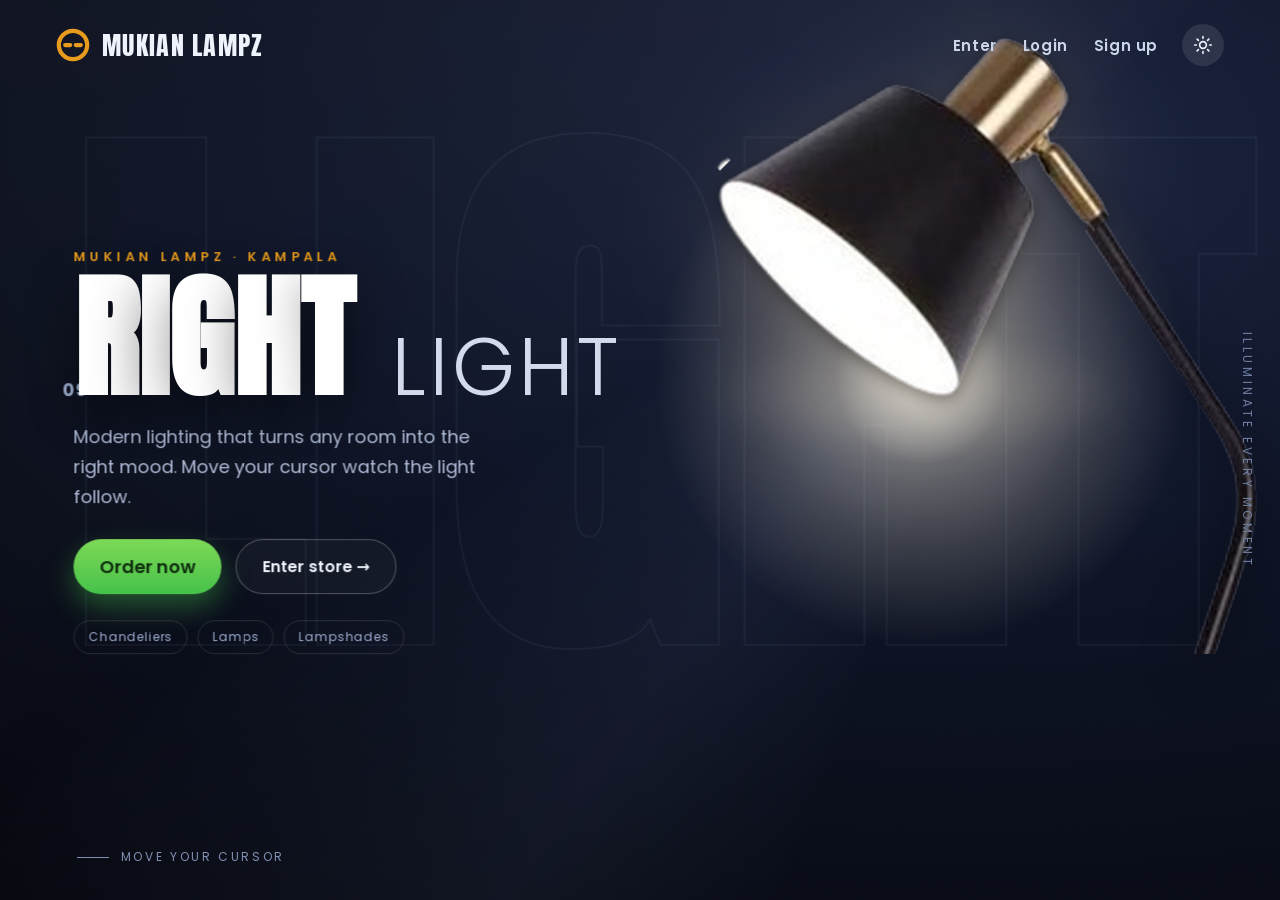
==== index.html @ 9b685cbe "MK-003--07/06/2026" ====
<!DOCTYPE html>
<html lang="en" data-theme="dark">
<head>
<meta charset="UTF-8">
<meta name="viewport" content="width=device-width, initial-scale=1.0, viewport-fit=cover">
<title>Mukian Lampz Find the right light</title>
<link rel="preconnect" href="https://fonts.googleapis.com">
<link rel="preconnect" href="https://fonts.gstatic.com" crossorigin>
<link href="https://fonts.googleapis.com/css2?family=Anton&family=Poppins:wght@300;400;500;600;700;800&display=swap" rel="stylesheet">
<link rel="stylesheet" href="styles.css">
<link rel="icon" href="data:image/svg+xml,<svg xmlns='http://www.w3.org/2000/svg' viewBox='0 0 48 48'><circle cx='24' cy='24' r='20' fill='none' stroke='%23e89b1c' stroke-width='5'/><line x1='13' y1='24' x2='20' y2='24' stroke='%23e89b1c' stroke-width='5' stroke-linecap='round'/><line x1='28' y1='24' x2='35' y2='24' stroke='%23e89b1c' stroke-width='5' stroke-linecap='round'/></svg>">
</head>
<body data-page="landing">

  <main class="stage" id="stage">
    <div class="stage__rays"></div>
    <div class="stage__grain"></div>
    <h2 class="ghost" id="ghost" aria-hidden="true">LIGHT</h2>
    <div class="spot" id="spot"></div>
    <div class="pool" id="pool"></div>

    <nav class="lnav">
      <a class="lnav__brand" href="index.html" aria-label="Mukian Lampz">
        <svg class="logo-mark" viewBox="0 0 48 48"><circle cx="24" cy="24" r="20"/><line x1="13" y1="24" x2="20" y2="24"/><line x1="28" y1="24" x2="35" y2="24"/></svg>
        MUKIAN LAMPZ
      </a>
      <div class="lnav__right">
        <a class="lnav__link" href="home.html">Enter</a>
        <a class="lnav__link" href="home.html">Login</a>
        <a class="lnav__link" href="home.html">Sign up</a>
        <button class="icon-btn theme-toggle" aria-label="Toggle theme">
          <svg class="sun" viewBox="0 0 24 24" fill="none" stroke="currentColor" stroke-width="2"><circle cx="12" cy="12" r="4"/><path d="M12 2v2M12 20v2M2 12h2M20 12h2M5 5l1.5 1.5M17.5 17.5L19 19M19 5l-1.5 1.5M6.5 17.5L5 19" stroke-linecap="round"/></svg>
          <svg class="moon" viewBox="0 0 24 24" fill="currentColor"><path d="M21 12.8A9 9 0 1111.2 3a7 7 0 109.8 9.8z"/></svg>
        </button>
      </div>
    </nav>

    <div class="hero" id="hero">
      <div class="hero__eyebrow reveal">MUKIAN LAMPZ · KAMPALA</div>
      <h1 class="hero__title">
        <span class="hero__idx">09</span>
        <span class="split">RIGHT</span>
        <span class="w-light split">LIGHT</span>
      </h1>
      <p class="hero__sub reveal" data-d="1">Modern lighting that turns any room into the right mood. Move your cursor watch the light follow.</p>
      <div class="hero__cta reveal" data-d="2">
        <a class="btn btn--green" href="shop.html">Order now</a>
        <a class="btn btn--ghost" href="home.html">Enter store →</a>
      </div>
      <div class="hero__chips reveal" data-d="3">
        <span>Chandeliers</span><span>Lamps</span><span>Lampshades</span>
      </div>
    </div>

    <div class="lamp-stage" id="lampStage">
      <div class="lamp">
        <div class="lamp__beam" id="beam"></div>
        <img class="lamp__layer lamp__stem" src="assets/hero/lamp_stem.png" alt="">
        <img class="lamp__layer lamp__head" id="lampHead" src="assets/hero/lamp_head.png" alt="Modern desk lamp">
        <div class="lamp__glow"></div>
      </div>
    </div>

    <div class="cue reveal" data-d="3">move your cursor</div>
    <div class="vlabel">Illuminate every moment</div>
  </main>

  <script src="app.js"></script>
</body>
</html>
---- styles.css ----
/* ============================================================
   MUKIAN LAMPZ — global stylesheet
   Sections: tokens · base · nav · buttons · landing · home
   · footer · shop · cart · modal · toast · contact · responsive
   ============================================================ */

/* ---------- tokens ---------- */
:root{
  --font-impact:'Anton', 'Arial Narrow', sans-serif;
  --font-head:'Poppins', system-ui, sans-serif;
  --font-body:'Poppins', system-ui, sans-serif;

  /* fixed accents */
  --gold:#e89b1c;  --amber:#f3a72b;  --amber-soft:#fbe3a6;
  --navy:#15294f;  --navy-deep:#0f1f3d;
  --green:#3fbf46; --green-deep:#1f7d27;
  --blue:#1f6bff;  --red:#e23b3b;
  --yellow:#f8d977; --cream:#fdf6e6;

  --r-lg:26px; --r-md:18px; --r-sm:12px;
  --ease:cubic-bezier(.22,.61,.36,1);
  --shadow:0 18px 50px rgba(8,12,28,.20);
  --shadow-soft:0 8px 26px rgba(8,12,28,.12);
}

/* light theme (default) */
:root,[data-theme="light"]{
  --bg:#ffffff;
  --ink:#15223e;
  --ink-soft:#5b6a86;
  --surface:#ffffff;
  --card:#ffffff;
  --line:rgba(20,30,55,.14);
  --nav-bg:rgba(196,201,210,.5);
  --nav-blur:14px;
  --modal:#5d6b80;
  --field:#ffffff;
}
/* dark theme — flips bg dark, ink light */
[data-theme="dark"]{
  --bg:#0b0f1e;
  --ink:#eaf0ff;
  --ink-soft:#a7b2d6;
  --surface:#0d1124;
  --card:#161c33;
  --line:rgba(255,255,255,.14);
  --nav-bg:rgba(16,22,42,.55);
  --nav-blur:16px;
  --modal:#212a40;
  --field:#141a30;
}

*{margin:0;padding:0;box-sizing:border-box}
html{scroll-behavior:smooth}
body{
  font-family:var(--font-body);
  color:var(--ink);
  background:var(--bg);
  -webkit-font-smoothing:antialiased;
  text-rendering:optimizeLegibility;
  transition:background .5s var(--ease), color .5s var(--ease);
}
img{display:block;max-width:100%}
a{color:inherit;text-decoration:none}
button{font-family:inherit;cursor:pointer;border:none;background:none;color:inherit}
::selection{background:var(--gold);color:#fff}

.sr-only{position:absolute;width:1px;height:1px;overflow:hidden;clip:rect(0 0 0 0)}

/* ============================================================
   NAV
   ============================================================ */
.nav{
  position:fixed; top:0; left:0; right:0; z-index:60;
  display:flex; align-items:center; gap:18px;
  padding:14px clamp(16px,4vw,40px);
  margin:0 auto;
  background:var(--nav-bg);
  -webkit-backdrop-filter:blur(var(--nav-blur)); backdrop-filter:blur(var(--nav-blur));
  border-bottom-left-radius:var(--r-lg); border-bottom-right-radius:var(--r-lg);
  transition:background .5s var(--ease);
}
.nav__brand{display:flex;align-items:center;gap:12px;font-family:var(--font-impact);
  font-size:clamp(20px,2.4vw,30px);letter-spacing:.04em;color:var(--ink)}
.nav--landing .nav__brand{color:#f3f4f8}
.logo-mark{width:38px;height:38px;flex:0 0 auto}
.logo-mark circle{fill:none;stroke:var(--gold);stroke-width:6}
.logo-mark line{stroke:var(--gold);stroke-width:6;stroke-linecap:round}

.nav__links{display:flex;align-items:center;gap:clamp(10px,3vw,40px);
  margin:0 auto;font-family:var(--font-impact);letter-spacing:.06em;font-size:clamp(16px,1.7vw,21px)}
.nav__links a{position:relative;padding:10px 22px;border-radius:999px;color:var(--ink);
  transition:color .25s var(--ease), background .3s var(--ease)}
.nav--landing .nav__links a, .nav--dark-chrome .nav__links a{color:#eef1f6}
.nav__links a::after{content:"";position:absolute;left:22px;right:22px;bottom:6px;height:2px;
  background:var(--gold);transform:scaleX(0);transform-origin:left;transition:transform .3s var(--ease)}
.nav__links a:hover::after{transform:scaleX(1)}
.nav__links a.is-active{background:linear-gradient(180deg,var(--amber),var(--gold));color:#1c1405;
  box-shadow:0 6px 18px rgba(232,155,28,.45)}
.nav__links a.is-active::after{display:none}
.cart-count{position:absolute;top:-2px;right:2px;min-width:18px;height:18px;padding:0 4px;
  background:#101522;color:#fff;border-radius:999px;font-family:var(--font-body);font-weight:700;
  font-size:11px;display:grid;place-items:center;line-height:1}

.nav__right{display:flex;align-items:center;gap:14px;margin-left:auto}
.nav--inner .nav__right{margin-left:0}
.nav__cta{font-family:var(--font-impact);letter-spacing:.05em;font-size:clamp(15px,1.6vw,20px);
  padding:8px 14px;border-radius:999px;color:#eef1f6;transition:color .25s,transform .25s}
.nav__cta:hover{color:var(--gold);transform:translateY(-1px)}

.icon-btn{width:42px;height:42px;border-radius:50%;display:grid;place-items:center;
  background:rgba(255,255,255,.12);color:var(--ink);transition:transform .3s var(--ease),background .3s}
.nav--landing .icon-btn,.nav--dark-chrome .icon-btn{color:#eef1f6}
.icon-btn:hover{transform:translateY(-2px) rotate(8deg);background:rgba(255,255,255,.22)}
.icon-btn svg{width:20px;height:20px}
.theme-toggle .moon{display:none}
[data-theme="dark"] .theme-toggle .sun{display:none}
[data-theme="dark"] .theme-toggle .moon{display:block}

.cart-link{position:relative}

/* hamburger + drawer */
.hamburger{display:none;width:42px;height:42px;border-radius:12px;
  background:rgba(255,255,255,.14);position:relative}
.nav--landing .hamburger span,.nav--dark-chrome .hamburger span{background:#eef1f6}
.hamburger span{position:absolute;left:11px;right:11px;height:2.4px;background:var(--ink);border-radius:2px;
  transition:transform .35s var(--ease),opacity .2s}
.hamburger span:nth-child(1){top:14px}
.hamburger span:nth-child(2){top:20px}
.hamburger span:nth-child(3){top:26px}
.hamburger.is-open span:nth-child(1){transform:translateY(6px) rotate(45deg)}
.hamburger.is-open span:nth-child(2){opacity:0}
.hamburger.is-open span:nth-child(3){transform:translateY(-6px) rotate(-45deg)}

.drawer{position:fixed;inset:0;z-index:55;display:flex;flex-direction:column;
  align-items:center;justify-content:center;gap:8px;
  background:color-mix(in srgb,var(--bg) 92%,transparent);
  -webkit-backdrop-filter:blur(18px);backdrop-filter:blur(18px);
  opacity:0;visibility:hidden;transform:translateY(-12px);transition:.4s var(--ease)}
.drawer.is-open{opacity:1;visibility:visible;transform:translateY(0)}
.drawer a{font-family:var(--font-impact);font-size:34px;letter-spacing:.06em;color:var(--ink);
  padding:14px 30px;border-radius:14px;opacity:0;transform:translateY(18px)}
.drawer.is-open a{animation:drawerIn .5s var(--ease) forwards}
.drawer.is-open a:nth-child(2){animation-delay:.06s}
.drawer.is-open a:nth-child(3){animation-delay:.12s}
.drawer.is-open a:nth-child(4){animation-delay:.18s}
.drawer a.is-active{background:linear-gradient(180deg,var(--amber),var(--gold));color:#1c1405}
@keyframes drawerIn{to{opacity:1;transform:translateY(0)}}

/* ============================================================
   BUTTONS
   ============================================================ */
.btn{display:inline-flex;align-items:center;gap:10px;font-weight:600;
  padding:14px 26px;border-radius:999px;transition:transform .25s var(--ease),box-shadow .25s,filter .25s}
.btn:hover{transform:translateY(-3px)}
.btn:active{transform:translateY(-1px) scale(.98)}
.btn--green{background:linear-gradient(180deg,#7ed957,#46c24a);color:#10300f;
  box-shadow:0 12px 28px rgba(70,194,74,.4);font-size:18px}
.btn--green:hover{box-shadow:0 16px 34px rgba(70,194,74,.55)}
.btn--gold{background:linear-gradient(180deg,var(--amber),var(--gold));color:#231603;font-weight:700;
  box-shadow:0 12px 28px rgba(232,155,28,.4)}

/* ============================================================
   LANDING  (index.html)
   ============================================================ */
.landing{position:relative;min-height:100svh;overflow:hidden;
  background:radial-gradient(120% 120% at 80% 10%,#1d2740 0%,#10131f 55%,#0a0c14 100%)}
.landing__slash{position:absolute;inset:0;overflow:hidden;pointer-events:none}
.landing__slash::before{content:"";position:absolute;top:-20%;left:38%;width:60%;height:160%;
  background:linear-gradient(180deg,rgba(120,140,180,.16),rgba(120,140,180,.05));
  transform:skewX(-18deg);border-radius:40px}

/* cursor spotlight */
.spotlight{position:absolute;inset:0;pointer-events:none;z-index:2;
  background:radial-gradient(220px 220px at var(--mx,70%) var(--my,40%),
    rgba(255,240,205,.20),rgba(255,240,205,.07) 40%,transparent 70%);
  transition:background .08s linear}

.landing__inner{position:relative;z-index:3;min-height:100svh;display:grid;
  grid-template-columns:1.05fr .95fr;align-items:center;
  padding:120px clamp(20px,5vw,70px) 60px}
.hero-copy{position:relative}
.hero-index{font-family:var(--font-body);font-weight:700;color:#cfd6e6;font-size:22px;
  position:absolute;left:6px;top:46%}
.hero-word{font-family:var(--font-impact);line-height:.82;color:#fff;
  font-size:clamp(72px,15vw,200px);letter-spacing:.01em;text-shadow:0 10px 40px rgba(0,0,0,.4)}
.hero-word--out{display:block;margin-left:clamp(60px,9vw,150px);color:#e7ebf4;
  font-family:var(--font-head);font-weight:300;font-size:clamp(40px,8vw,110px);letter-spacing:.04em}
.hero-cta{margin:clamp(20px,3vw,38px) 0 0 clamp(60px,9vw,150px)}

/* lamp stage */
.lamp-stage{position:relative;height:100%;min-height:60svh}
.lamp{position:absolute;right:-4%;top:50%;width:min(58vw,720px);transform:translateY(-50%)}
.lamp__layer{position:absolute;inset:0;width:100%;height:auto}
.lamp__stem{z-index:1}
.lamp__head{z-index:2;transform-origin:68.84% 20.02%;
  transition:transform .35s var(--ease);will-change:transform}
.lamp__beam{position:absolute;left:0;top:0;width:130%;height:46%;z-index:0;
  /* origin at the lamp head; rotated toward cursor by JS */
  left:30%;top:8%;transform-origin:0% 50%;opacity:.0;
  background:conic-gradient(from -16deg at 0 50%,
    transparent 0deg, rgba(255,238,200,.32) 8deg, rgba(255,238,200,.05) 22deg, transparent 30deg);
  filter:blur(6px);transition:opacity .4s var(--ease)}
.landing:hover .lamp__beam{opacity:1}

/* text load-in + hover (shared with home) — replays via .is-in */
.split .char{display:inline-block;opacity:0;transform:translateY(.55em) rotateX(38deg);will-change:transform,opacity}
.split.is-in .char{animation:charIn .6s var(--ease) forwards}
.split .char[data-space]{width:.3em}
@keyframes charIn{to{opacity:1;transform:none}}
.hoverable{transition:transform .4s var(--ease)}
.hoverable .char{transition:transform .35s var(--ease),color .35s}
.hoverable:hover .char{transform:translateY(-.16em) scale(1.04)}
.hoverable:hover .char:nth-child(odd){transform:translateY(.12em) scale(1.04)}

/* ============================================================
   GENERIC PANEL / SCROLL-SNAP
   ============================================================ */
.snap{height:100svh;overflow-y:scroll;scroll-snap-type:y mandatory;scroll-behavior:smooth;
  scrollbar-width:none}
.snap::-webkit-scrollbar{display:none}
.panel{min-height:100svh;scroll-snap-align:start;position:relative;
  display:flex;flex-direction:column;justify-content:center;
  padding:120px clamp(20px,5vw,70px) 60px;overflow:hidden}

/* reveal on enter */
.reveal{opacity:0;transform:translateY(26px);transition:opacity .7s var(--ease),transform .7s var(--ease)}
.reveal.is-in{opacity:1;transform:none}
.reveal[data-d="1"]{transition-delay:.1s}
.reveal[data-d="2"]{transition-delay:.2s}
.reveal[data-d="3"]{transition-delay:.3s}

/* ============================================================
   HOME 1 — warm hero
   ============================================================ */
.home1{color:#fff}
.home1__bg{position:absolute;inset:0;z-index:0;
  background:
    linear-gradient(180deg,rgba(20,12,4,.35),rgba(20,12,4,.55)),
    radial-gradient(120% 90% at 60% 40%,#6a4a1d 0%,#3a2a14 55%,#241a0e 100%)}
.home1__rings{position:absolute;z-index:1;top:6%;left:50%;transform:translateX(-46%);
  width:min(70vw,720px);aspect-ratio:1;pointer-events:none}
.ring{position:absolute;border-radius:50%;border:14px solid transparent;left:50%;top:0;
  background:linear-gradient(#f6e6c6,#f6e6c6) padding-box,
    conic-gradient(from 0deg,#fff5dd,#e7b24e,#fff5dd,#caa047,#fff5dd) border-box;
  box-shadow:0 0 60px rgba(255,210,130,.45);transform:translateX(-50%) rotateX(64deg)}
.ring--1{width:78%;height:78%;top:2%}
.ring--2{width:56%;height:56%;top:20%;left:42%;animation:ringFloat 7s ease-in-out infinite}
.ring--3{width:34%;height:34%;top:40%;left:40%;animation:ringFloat 9s ease-in-out infinite reverse}
@keyframes ringFloat{50%{transform:translateX(-50%) translateY(-14px) rotateX(64deg)}}
.home1__content{position:relative;z-index:2;margin-top:auto}
.home1 h1{font-family:var(--font-head);font-weight:800;line-height:.98;
  font-size:clamp(48px,9vw,128px)}
.home1 .sub{font-weight:600;font-size:clamp(18px,3.2vw,34px);margin-top:8px}
.home1__vtext{position:absolute;right:clamp(10px,3vw,40px);top:50%;z-index:2;
  writing-mode:vertical-rl;transform:translateY(-50%);letter-spacing:.18em;
  font-weight:600;font-size:clamp(14px,1.6vw,20px);color:#f2dcb0}

/* ============================================================
   HOME 2 — navy, five carousels
   ============================================================ */
.home2{background:var(--navy);color:#fff}
[data-theme="dark"] .home2{background:#0c1730}
.home2__grid{position:relative;z-index:2;width:100%;max-width:1200px;margin:0 auto;
  display:grid;grid-template-columns:1.6fr 1fr;grid-template-rows:auto auto;gap:26px;align-items:center}
.home2__title{font-family:var(--font-head);font-weight:800;font-size:clamp(40px,6.5vw,86px);
  line-height:1.02;grid-column:1;grid-row:1}
.home2__strip{grid-column:1;grid-row:2;display:grid;grid-template-columns:repeat(3,1fr);gap:18px}
.home2__side{grid-column:2;grid-row:1 / span 2;display:grid;grid-template-rows:1fr 1fr;gap:22px}
.home2__tag{grid-column:2;align-self:end;justify-self:end;font-family:var(--font-head);
  font-weight:800;font-size:clamp(24px,3.4vw,40px);text-align:right}

/* carousel */
.carousel{position:relative;border-radius:var(--r-md);background:#fff;padding:10px;
  box-shadow:var(--shadow);overflow:hidden;cursor:pointer;
  transition:transform .4s var(--ease),box-shadow .4s var(--ease)}
.carousel:hover{transform:translateY(-8px) scale(1.015);box-shadow:0 26px 60px rgba(0,0,0,.4)}
.carousel__viewport{position:relative;border-radius:12px;overflow:hidden;aspect-ratio:3/4}
.carousel--wide .carousel__viewport{aspect-ratio:4/3}
.carousel__track{position:absolute;inset:0;will-change:transform}
.carousel__slide{position:absolute;inset:0;width:100%;height:100%;object-fit:cover;
  opacity:0;transition:opacity .9s var(--ease)}
.carousel__slide.is-on{opacity:1}
.carousel__img{width:100%;height:100%;object-fit:cover}
.carousel:hover .carousel__viewport::after{content:"View";position:absolute;inset:0;
  display:grid;place-items:center;font-family:var(--font-head);font-weight:700;color:#fff;
  background:rgba(10,16,32,.32);opacity:1;letter-spacing:.05em}
.dots{position:absolute;left:0;right:0;bottom:14px;display:flex;gap:8px;justify-content:center;z-index:3}
.dot{width:10px;height:10px;border-radius:50%;background:rgba(255,255,255,.55);position:relative;overflow:hidden}
.dot.is-on{background:var(--gold)}
.dot.is-on::after{content:"";position:absolute;inset:0;border-radius:50%;
  background:#fff5dd;transform:scale(0);animation:dotPulse var(--int,3.4s) linear infinite}
@keyframes dotPulse{0%{transform:scale(0);opacity:.9}100%{transform:scale(1.4);opacity:0}}

/* ============================================================
   HOME 3 — amber, overlapping cards
   ============================================================ */
.home3{background:linear-gradient(135deg,#e8920f,#d98208);color:#fff}
[data-theme="dark"] .home3{background:linear-gradient(135deg,#7a4d06,#5e3b04)}
.home3__wrap{position:relative;z-index:2;width:100%;max-width:1180px;margin:0 auto}
.home3__cards{position:relative;height:min(54vh,460px);margin-bottom:18px}
.home3__card{position:absolute;border-radius:22px;overflow:hidden;box-shadow:var(--shadow);
  border:4px solid rgba(255,255,255,.85);transition:transform .5s var(--ease)}
.home3__card img{width:100%;height:100%;object-fit:cover}
.home3__card:hover{transform:translateY(-10px) rotate(0) scale(1.02);z-index:5}
.home3__card--a{width:30%;height:78%;left:8%;top:0;transform:rotate(-2deg)}
.home3__card--b{width:30%;height:60%;left:34%;top:30%;transform:rotate(1deg);z-index:3}
.home3__card--c{width:42%;height:96%;right:4%;top:2%;transform:rotate(1.5deg)}
.home3 h2{font-family:var(--font-head);font-weight:800;line-height:1;font-size:clamp(44px,8vw,108px)}
.home3 .sub{font-size:clamp(16px,2.6vw,26px);margin-top:14px;max-width:42ch;color:#fff8ee}

/* ============================================================
   FOOTER  (all pages)
   ============================================================ */
.foot{scroll-snap-align:start;min-height:100svh;display:flex;flex-direction:column;
  justify-content:center;align-items:center;padding:60px clamp(20px,5vw,70px);position:relative}
.foot__panel{width:100%;max-width:1100px;border-radius:38px;padding:clamp(36px,6vw,72px);
  text-align:center;position:relative;color:#fff;
  background:linear-gradient(135deg,var(--foot-a,#e8920f),var(--foot-b,#d98208));
  box-shadow:var(--shadow)}
.foot__panel h2{font-family:var(--font-head);font-weight:800;font-size:clamp(30px,5vw,56px)}
.foot__panel p{margin-top:12px;font-size:clamp(15px,2.2vw,20px);opacity:.92;max-width:52ch;margin-inline:auto}
.explore{margin:clamp(30px,5vw,56px) auto 0;max-width:520px;display:flex;align-items:center;
  justify-content:space-between;gap:18px;padding:18px 22px;border-radius:18px;
  border:1px solid rgba(255,255,255,.5);transition:background .35s var(--ease),transform .35s}
.explore:hover{background:rgba(255,255,255,.1);transform:translateY(-3px)}
.explore span{font-family:var(--font-impact);font-size:clamp(34px,6vw,58px);letter-spacing:.12em;
  color:rgba(255,255,255,.85)}
.explore .arrow{width:58px;height:48px;border-radius:12px;background:var(--blue);display:grid;place-items:center;
  transition:transform .35s var(--ease)}
.explore:hover .arrow{transform:translate(4px,-4px)}
.to-top{position:absolute;left:clamp(20px,4vw,46px);bottom:clamp(20px,4vw,46px);
  width:46px;height:46px;border-radius:12px;display:grid;place-items:center;color:#111;
  background:rgba(255,255,255,.0);transition:transform .3s}
.to-top:hover{transform:translateY(-4px)}
.foot__meta{margin-top:34px;text-align:center;color:var(--ink-soft);line-height:1.8;font-size:15px}

/* ============================================================
   SHOP 1 — catalog + 3D squares bg
   ============================================================ */
.shop1{background:var(--bg);color:var(--ink)}
#fx{position:absolute;inset:0;z-index:0}
.shop1__veil{position:absolute;inset:0;z-index:1;pointer-events:none;
  background:linear-gradient(90deg,var(--bg) 30%,color-mix(in srgb,var(--bg) 40%,transparent) 58%,transparent 80%)}
.shop1__head{position:relative;z-index:2;max-width:1180px;margin:0 auto;width:100%}
.shop1 h1{font-family:var(--font-head);font-weight:800;line-height:.98;font-size:clamp(40px,7vw,82px)}
.shop1 .sub{font-size:clamp(16px,2.6vw,26px);margin-top:10px;color:var(--ink-soft)}
.search{display:flex;align-items:center;gap:12px;max-width:840px;margin:30px auto 0;
  background:var(--field);border:1px solid var(--line);border-radius:999px;padding:14px 22px;
  box-shadow:var(--shadow-soft)}
.search input{flex:1;border:none;outline:none;background:none;color:var(--ink);font-size:16px}
.search svg{width:20px;height:20px;color:var(--ink-soft)}
.cats{display:flex;flex-wrap:wrap;gap:12px;justify-content:center;margin:22px auto 0;max-width:860px}
.cat{padding:12px 24px;border-radius:999px;background:var(--navy);color:#fff;font-weight:600;
  transition:transform .25s var(--ease),background .3s,box-shadow .3s}
.cat:hover{transform:translateY(-2px)}
.cat.is-on{background:linear-gradient(180deg,var(--amber),var(--gold));color:#231603;
  box-shadow:0 8px 20px rgba(232,155,28,.4)}

.grid{position:relative;z-index:2;max-width:1180px;margin:34px auto 0;width:100%;
  display:grid;grid-template-columns:repeat(4,1fr);gap:20px}
.card{position:relative;border-radius:var(--r-md);overflow:hidden;background:var(--card);
  box-shadow:var(--shadow-soft);transition:transform .4s var(--ease),box-shadow .4s var(--ease)}
.card:hover{transform:translateY(-8px);box-shadow:var(--shadow)}
.card__media{position:relative;aspect-ratio:3/4;overflow:hidden}
.card__media img{width:100%;height:100%;object-fit:cover;transition:transform .6s var(--ease)}
.card:hover .card__media img{transform:scale(1.07)}
.card__fav{position:absolute;top:10px;right:10px;width:38px;height:38px;border-radius:50%;
  background:rgba(10,14,26,.4);color:#fff;display:grid;place-items:center;backdrop-filter:blur(4px);
  transition:transform .25s,color .25s}
.card__fav:hover{transform:scale(1.12)}
.card__fav.is-on{color:#ff5a7a}
.card__info{padding:12px 14px}
.card__name{font-weight:700;font-size:15px}
.card__price{color:var(--ink-soft);font-size:14px;margin-top:2px}
.card__actions{position:absolute;left:10px;bottom:10px;right:10px;display:flex;align-items:center;gap:8px}
.qbtn{width:40px;height:40px;border-radius:50%;display:grid;place-items:center;font-weight:800;
  color:#fff;box-shadow:0 6px 16px rgba(0,0,0,.3);transition:transform .2s}
.qbtn:hover{transform:scale(1.1)}
.qbtn--add{background:linear-gradient(180deg,var(--amber),var(--gold));color:#231603}
.qbtn--rem{background:linear-gradient(180deg,#ff6a6a,var(--red))}
.qbadge{min-width:26px;height:26px;padding:0 6px;border-radius:999px;background:#101522;color:#fff;
  display:none;place-items:center;font-weight:700;font-size:13px}
.qbadge.show{display:grid}
.details-btn{margin-left:auto;padding:8px 16px;border-radius:999px;font-weight:700;font-size:13px;
  background:linear-gradient(180deg,var(--amber),var(--gold));color:#231603;transition:transform .2s}
.details-btn:hover{transform:translateY(-2px)}
.grid__empty{grid-column:1/-1;text-align:center;color:var(--ink-soft);padding:50px;font-size:18px}

/* ============================================================
   SHOP 2 — cart
   ============================================================ */
.shop2{background:var(--bg);color:var(--ink)}
.cart-head{display:flex;justify-content:center;margin-bottom:26px;position:relative;z-index:2}
.cart-pill{font-family:var(--font-impact);letter-spacing:.06em;font-size:clamp(22px,3vw,30px);
  padding:12px 40px;border-radius:999px;background:linear-gradient(180deg,var(--amber),var(--gold));
  color:#231603;position:relative;box-shadow:0 10px 24px rgba(232,155,28,.4)}
.cart-pill b{position:absolute;top:-6px;right:-6px;width:24px;height:24px;border-radius:50%;
  background:#101522;color:#fff;display:grid;place-items:center;font-size:12px;font-family:var(--font-body)}
.cart-row{position:relative;z-index:2;max-width:1180px;margin:0 auto;width:100%;
  display:grid;grid-template-columns:repeat(4,1fr);gap:18px}
.cart-item{position:relative;border-radius:var(--r-md);overflow:hidden;box-shadow:var(--shadow-soft);
  background:var(--card);transition:transform .4s var(--ease)}
.cart-item:hover{transform:translateY(-6px)}
.cart-item img{width:100%;aspect-ratio:3/4;object-fit:cover}
.cart-item .details-btn{position:absolute;right:10px;bottom:10px}
.cart-item__qty{position:absolute;top:10px;left:10px;background:#101522;color:#fff;
  padding:4px 10px;border-radius:999px;font-size:12px;font-weight:700}
.cart-bottom{position:relative;z-index:2;max-width:1180px;margin:30px auto 0;width:100%;
  display:flex;flex-wrap:wrap;gap:30px;justify-content:space-between;align-items:center}
.cart-list{font-family:var(--font-head);font-weight:800;font-size:clamp(20px,3vw,30px);line-height:1.7}
.cart-list small{display:block;color:var(--ink-soft);font-weight:500;font-size:15px}
.pay{min-width:330px;border-radius:18px;overflow:hidden;box-shadow:var(--shadow);
  transition:transform .3s var(--ease)}
.pay:hover{transform:translateY(-4px)}
.pay__total{background:linear-gradient(180deg,#7ed957,var(--green));color:#0f2e0c;
  font-family:var(--font-head);font-weight:800;font-size:clamp(22px,3vw,30px);text-align:center;padding:16px}
.pay__btn{width:100%;display:flex;align-items:center;justify-content:center;gap:14px;
  background:linear-gradient(180deg,#1b2540,#0f1830);color:#fff;font-weight:800;
  font-size:clamp(18px,2.4vw,24px);padding:18px}
.cart-tagline{position:relative;z-index:2;text-align:center;margin-top:40px;color:var(--ink-soft);
  font-size:clamp(16px,2.4vw,22px)}
.cart-empty{position:relative;z-index:2;text-align:center;padding:60px;color:var(--ink-soft)}

/* ============================================================
   MODAL  (product details / purchase / confirm)
   ============================================================ */
.modal-back{position:fixed;inset:0;z-index:80;display:grid;place-items:center;padding:20px;
  background:rgba(6,9,18,.6);-webkit-backdrop-filter:blur(6px);backdrop-filter:blur(6px);
  opacity:0;visibility:hidden;transition:.35s var(--ease)}
.modal-back.is-open{opacity:1;visibility:visible}
.modal{width:min(960px,100%);max-height:90svh;overflow:auto;border-radius:26px;
  background:var(--modal);color:#f3f5fb;padding:clamp(22px,4vw,42px);position:relative;
  transform:translateY(24px) scale(.98);transition:transform .4s var(--ease);box-shadow:var(--shadow)}
.modal-back.is-open .modal{transform:none}
.modal__close{position:absolute;top:16px;right:16px;width:42px;height:42px;border-radius:50%;
  background:rgba(255,255,255,.14);display:grid;place-items:center;font-size:20px;transition:transform .25s}
.modal__close:hover{transform:rotate(90deg)}
.modal__title{font-family:var(--font-impact);font-size:clamp(34px,6vw,64px);letter-spacing:.02em;margin-bottom:18px}
.pd{display:grid;grid-template-columns:1.1fr .9fr;gap:26px}
.pd__specs li{list-style:none;margin:7px 0;font-weight:600;font-size:15px}
.pd__specs .lead{font-weight:700;margin-bottom:6px}
.pd__price{font-family:var(--font-impact);font-size:clamp(34px,5vw,56px);margin:18px 0 10px}
.pd__qrow{display:flex;align-items:center;gap:16px}
.pd__pill{display:flex;border-radius:999px;overflow:hidden;box-shadow:0 8px 18px rgba(0,0,0,.3)}
.pd__pill button{width:60px;height:48px;display:grid;place-items:center;font-weight:800;font-size:22px;color:#fff}
.pd__pill .rem{background:var(--red)}.pd__pill .add{background:linear-gradient(180deg,var(--amber),var(--gold));color:#231603}
.pd__count{width:40px;height:40px;border-radius:50%;background:#0e1322;color:#fff;display:grid;place-items:center;font-weight:800}
.pd__img{border-radius:18px;overflow:hidden;box-shadow:var(--shadow)}
.pd__img img{width:100%;height:100%;object-fit:cover}
.pd__desc{grid-column:1/-1;margin-top:8px}
.pd__desc .lead{font-weight:700;margin-bottom:4px}
.pd__desc p{font-weight:600;opacity:.92;line-height:1.6}
.modal__actions{display:flex;gap:12px;flex-wrap:wrap;margin-top:22px}

.confirm{text-align:center}
.confirm__check{width:84px;height:84px;border-radius:50%;margin:0 auto 18px;display:grid;place-items:center;
  background:linear-gradient(180deg,#7ed957,var(--green));box-shadow:0 12px 30px rgba(70,194,74,.5)}
.confirm h3{font-family:var(--font-head);font-weight:800;font-size:28px;margin-bottom:8px}
.confirm p{opacity:.9;margin-bottom:8px}

/* ============================================================
   TOAST
   ============================================================ */
.toasts{position:fixed;right:18px;bottom:18px;z-index:90;display:flex;flex-direction:column;gap:10px}
.toast{display:flex;align-items:center;gap:12px;padding:14px 18px;border-radius:14px;
  background:#111726;color:#fff;box-shadow:var(--shadow);font-weight:600;font-size:14px;
  transform:translateX(120%);animation:toastIn .45s var(--ease) forwards;max-width:320px}
.toast.out{animation:toastOut .4s var(--ease) forwards}
.toast .ic{width:26px;height:26px;border-radius:50%;display:grid;place-items:center;flex:0 0 auto}
.toast--ok .ic{background:var(--green)}.toast--rem .ic{background:var(--red)}
.toast--fav .ic{background:#ff5a7a}.toast--info .ic{background:var(--blue)}
@keyframes toastIn{to{transform:none}}
@keyframes toastOut{to{transform:translateX(120%);opacity:0}}

/* ============================================================
   CONTACT
   ============================================================ */
.contact{background:var(--bg);color:var(--ink);min-height:100svh;position:relative;overflow:hidden}
#checker{position:absolute;inset:0;z-index:0}
.contact__wrap{position:relative;z-index:2;max-width:1100px;margin:0 auto;padding:140px clamp(20px,5vw,60px) 80px;
  display:grid;grid-template-columns:1fr 1fr;gap:46px;align-items:center}
.contact__intro h1{font-family:var(--font-head);font-weight:800;font-size:clamp(40px,7vw,76px);line-height:1}
.contact__intro .sub{margin-top:16px;color:var(--ink-soft);font-size:clamp(16px,2.4vw,20px);max-width:42ch}
.contact__chips{display:flex;flex-wrap:wrap;gap:12px;margin-top:26px}
.contact__chip{display:flex;align-items:center;gap:10px;padding:10px 16px;border-radius:999px;
  background:var(--card);box-shadow:var(--shadow-soft);font-weight:600;font-size:14px}
.contact__chip svg{width:18px;height:18px;color:var(--gold)}
.form{background:var(--card);border-radius:24px;padding:clamp(24px,4vw,38px);box-shadow:var(--shadow)}
.form .row{display:flex;flex-direction:column;gap:6px;margin-bottom:16px}
.form label{font-weight:600;font-size:14px}
.form input,.form textarea{background:var(--field);border:1px solid var(--line);border-radius:12px;
  padding:13px 16px;color:var(--ink);font-family:inherit;font-size:15px;outline:none;transition:border .25s,box-shadow .25s}
.form input:focus,.form textarea:focus{border-color:var(--gold);box-shadow:0 0 0 3px rgba(232,155,28,.2)}
.form textarea{min-height:120px;resize:vertical}
.form .err{color:var(--red);font-size:13px;min-height:16px}
.form .btn{width:100%;justify-content:center;margin-top:6px}

/* ============================================================
   RESPONSIVE
   ============================================================ */
@media (max-width:1024px){
  .grid,.cart-row{grid-template-columns:repeat(3,1fr)}
  .pd{grid-template-columns:1fr}
  .contact__wrap{grid-template-columns:1fr}
}
@media (max-width:860px){
  .nav__links{display:none}
  .hamburger{display:block}
  .landing__inner{grid-template-columns:1fr;text-align:left}
  .lamp-stage{position:absolute;inset:0;opacity:.4;z-index:1}
  .lamp{right:-20%;width:120vw}
  .hero-copy{z-index:4}
  .home2__grid{grid-template-columns:1fr;gap:18px}
  .home2__title{grid-row:1}.home2__strip{grid-row:2;grid-column:1}
  .home2__side{grid-column:1;grid-row:3;grid-template-rows:none;grid-template-columns:1fr 1fr}
  .home2__tag{grid-column:1;grid-row:4;justify-self:start;text-align:left}
  .grid,.cart-row{grid-template-columns:repeat(2,1fr)}
  .home3__cards{height:42vh}
  /* relax snap so tall sections stay scrollable on phones */
  .snap{scroll-snap-type:y proximity}
  .panel{padding-top:100px}
}
@media (max-width:520px){
  .grid,.cart-row{grid-template-columns:1fr 1fr;gap:12px}
  .cats{gap:8px}.cat{padding:10px 16px;font-size:14px}
  .pay{min-width:0;width:100%}
  .home2__side{grid-template-columns:1fr}
  .card__actions{gap:6px}.qbtn{width:34px;height:34px}
  .details-btn{padding:6px 12px}
}

/* reduced motion */
@media (prefers-reduced-motion:reduce){
  *{animation-duration:.001ms!important;transition-duration:.08s!important}
  .ring{animation:none}
}

/* ---------- per-page tweaks (appended) ---------- */
.snap.soft{scroll-snap-type:y proximity}
#fx{bottom:auto;height:100svh}
.shop1__veil{bottom:auto;height:100svh}
.shop1,.shop2{justify-content:flex-start}
.contact.panel{padding:0}
.to-top{color:#fff}
body[data-page="shop"] .foot__panel{--foot-a:#1b3566;--foot-b:#12244a}
body[data-page="contact"] .foot__panel{--foot-a:#e8920f;--foot-b:#d98208}

/* ---------- carousel sizing + word-wrap fixes (appended) ---------- */
.word{display:inline-block;white-space:nowrap}
.carousel{display:flex;flex-direction:column}
.carousel__viewport{flex:1;min-height:0;aspect-ratio:auto}
.home2__side{align-self:stretch}
.home2__side .carousel{height:100%}
.home2__strip .carousel{height:clamp(150px,24vh,210px)}

/* compact landing nav on small phones */
@media (max-width:520px){
  .nav{gap:8px;padding:12px 14px}
  .nav--landing .nav__brand{font-size:17px;gap:8px}
  .nav--landing .logo-mark{width:30px;height:30px}
  .nav__cta{font-size:13px;padding:6px 8px}
  .nav__right{gap:8px}
}

/* ============================================================
   REVISION PASS — lamp, spotlight, carousels, stars, about,
   ambiance studio, mobile padding, extra life
   ============================================================ */

/* ---- landing lamp: bigger, higher, crisp & visible ---- */
.lamp{right:-7%;top:3%;width:min(80vw,1020px);transform:none}
.lamp__head{filter:drop-shadow(0 18px 46px rgba(255,224,168,.22)) drop-shadow(0 2px 6px rgba(0,0,0,.5))}
.lamp__stem{filter:drop-shadow(0 8px 18px rgba(0,0,0,.45))}
.hero-index{top:42%}

/* ---- brighter cursor spotlight ---- */
.spotlight{mix-blend-mode:screen;
  background:radial-gradient(320px 320px at var(--mx,70%) var(--my,40%),
    rgba(255,244,214,.50), rgba(255,238,200,.20) 42%, rgba(255,238,200,.06) 60%, transparent 74%)}

/* ---- carousels: a touch bigger ---- */
.home2__grid{max-width:1280px;gap:30px}
.home2__strip .carousel{height:clamp(180px,30vh,272px)}
.carousel:hover{transform:translateY(-10px) scale(1.025)}
/* "Find the Perfect Fit" — smaller, lighter ---- */
.home2__tag{font-weight:600;font-size:clamp(17px,2.2vw,26px);opacity:.92}

/* ---- sound mute toggle ---- */
.mute-toggle{position:absolute;left:clamp(20px,4vw,46px);bottom:clamp(20px,4vw,40px);z-index:5;
  width:44px;height:44px;border-radius:50%;display:grid;place-items:center;color:#fff;
  background:rgba(255,255,255,.12);transition:transform .3s var(--ease),background .3s}
.mute-toggle:hover{transform:translateY(-2px) scale(1.06);background:rgba(255,255,255,.2)}
.mute-toggle .off{display:none}
.mute-toggle.is-muted .on{display:none}
.mute-toggle.is-muted .off{display:block}

/* ---- star rating ---- */
.review-box{margin-top:14px}
.review-box .lbl{font-weight:600;color:var(--ink-soft);font-size:14px;margin-bottom:6px}
.stars{display:inline-flex;gap:5px}
.star{color:rgba(120,130,150,.38);line-height:0;transition:transform .2s var(--ease),color .25s}
.star svg{fill:currentColor}
.star:hover{transform:scale(1.2) rotate(-6deg)}
.star.on{color:#f5b301;filter:drop-shadow(0 2px 6px rgba(245,179,1,.5))}
.review-box textarea{margin-top:10px;width:100%;max-width:420px;min-height:64px;resize:vertical;
  background:var(--field);border:1px solid var(--line);border-radius:12px;padding:10px 14px;
  color:var(--ink);font-family:inherit;font-size:14px;outline:none}
.review-box textarea:focus{border-color:var(--gold);box-shadow:0 0 0 3px rgba(232,155,28,.18)}

/* ============================================================
   ABOUT PAGE
   ============================================================ */
body[data-page="about"]{background:var(--bg)}
#about-fx{position:fixed;inset:0;z-index:0}
.about-veil{position:fixed;inset:0;z-index:1;pointer-events:none;
  background:radial-gradient(135% 100% at 50% 35%, transparent 0%, transparent 52%, color-mix(in srgb,var(--bg) 68%,transparent) 84%, var(--bg) 100%)}
.about .panel,.about.panel{background:transparent}
.about-wrap{position:relative;z-index:2;max-width:1100px;margin:0 auto;width:100%}

.about-hero{align-items:center;text-align:center}
.about-hero h1{font-family:var(--font-head);font-weight:800;line-height:1;font-size:clamp(44px,8vw,104px)}
.about-hero .kicker{font-family:var(--font-impact);letter-spacing:.22em;color:var(--gold);font-size:14px;margin-bottom:14px}
.about-hero .sub{margin:18px auto 0;max-width:54ch;color:var(--ink-soft);font-size:clamp(16px,2.4vw,22px)}

.about-story{justify-content:center}
.about-story h2{font-family:var(--font-head);font-weight:800;font-size:clamp(32px,5vw,56px);margin-bottom:14px}
.about-story p{color:var(--ink-soft);font-size:clamp(15px,2.2vw,19px);line-height:1.7;max-width:60ch}
.about-stats{display:grid;grid-template-columns:repeat(3,1fr);gap:18px;margin-top:34px}
.stat{background:var(--card);border:1px solid var(--line);border-radius:18px;padding:24px;text-align:center;
  box-shadow:var(--shadow-soft);transition:transform .4s var(--ease),box-shadow .4s}
.stat:hover{transform:translateY(-6px);box-shadow:var(--shadow)}
.stat b{display:block;font-family:var(--font-impact);font-size:clamp(30px,5vw,46px);color:var(--gold);line-height:1}
.stat span{color:var(--ink-soft);font-size:14px}
.values{display:grid;grid-template-columns:repeat(3,1fr);gap:18px;margin-top:22px}
.value{background:var(--card);border:1px solid var(--line);border-radius:18px;padding:22px;box-shadow:var(--shadow-soft);
  transition:transform .4s var(--ease)}
.value:hover{transform:translateY(-6px)}
.value h3{font-weight:700;margin-bottom:6px}
.value p{font-size:14px}

/* ---- futuristic Ambiance / Glow Studio ---- */
.about-future{justify-content:center}
.studio{position:relative;z-index:2;max-width:1080px;margin:0 auto;width:100%;
  border-radius:30px;overflow:hidden;border:1px solid var(--line);
  background:linear-gradient(160deg,#0d1326,#10182f);color:#eef3ff;
  box-shadow:0 30px 80px rgba(4,8,20,.5), 0 0 0 1px rgba(120,160,255,.06) inset}
.studio__bar{display:flex;align-items:center;gap:10px;padding:14px 20px;border-bottom:1px solid rgba(255,255,255,.08);
  font-family:var(--font-impact);letter-spacing:.12em;font-size:15px}
.studio__bar .dot{width:10px;height:10px;border-radius:50%;background:#3ad0a0;box-shadow:0 0 12px #3ad0a0}
.studio__bar .live{margin-left:auto;font-family:var(--font-body);font-weight:600;font-size:13px;color:#9fb4e6;
  background:rgba(120,160,255,.12);padding:6px 12px;border-radius:999px}
.studio__body{display:grid;grid-template-columns:1.2fr .8fr;gap:0}
.amb__stage{position:relative;min-height:340px;overflow:hidden}
.amb__scene{position:absolute;inset:0;width:100%;height:100%;object-fit:cover;transition:filter .25s linear}
.amb__beam{position:absolute;inset:0;mix-blend-mode:screen;transition:background .2s linear;pointer-events:none}
.amb__grid{position:absolute;inset:0;pointer-events:none;opacity:.25;
  background:linear-gradient(rgba(140,180,255,.25) 1px,transparent 1px) 0 0/100% 38px,
             linear-gradient(90deg,rgba(140,180,255,.25) 1px,transparent 1px) 0 0/38px 100%;
  -webkit-mask:radial-gradient(70% 70% at 50% 50%,#000,transparent);mask:radial-gradient(70% 70% at 50% 50%,#000,transparent)}
.amb__readout{position:absolute;left:16px;bottom:14px;font-family:var(--font-impact);letter-spacing:.08em;
  font-size:clamp(22px,3vw,34px);text-shadow:0 2px 18px var(--amb-glow,rgba(120,160,255,.5))}
.amb__panel{padding:26px;display:flex;flex-direction:column;gap:18px;background:rgba(8,12,26,.4)}
.amb__panel h3{font-family:var(--font-head);font-weight:800;font-size:22px}
.amb__panel .hint{color:#9fb4e6;font-size:13px;margin-top:-10px}
.amb__ctrl label{display:block;font-size:13px;color:#aebbe0;margin-bottom:8px;display:flex;justify-content:space-between}
.amb__ctrl input[type=range]{-webkit-appearance:none;appearance:none;width:100%;height:6px;border-radius:999px;
  background:linear-gradient(90deg,#26365f,#6ea8ff);outline:none}
.amb__ctrl input[type=range]::-webkit-slider-thumb{-webkit-appearance:none;width:22px;height:22px;border-radius:50%;
  background:#fff;box-shadow:0 0 0 4px rgba(110,168,255,.3),0 4px 12px rgba(0,0,0,.4);cursor:pointer;transition:transform .2s}
.amb__ctrl input[type=range]::-webkit-slider-thumb:hover{transform:scale(1.12)}
.amb__ctrl input[type=range]::-moz-range-thumb{width:22px;height:22px;border:none;border-radius:50%;background:#fff;cursor:pointer}
.amb__presets{display:flex;flex-wrap:wrap;gap:8px}
.amb__preset{padding:9px 15px;border-radius:999px;border:1px solid rgba(140,180,255,.25);color:#cfe;
  background:rgba(120,160,255,.08);font-weight:600;font-size:13px;transition:all .25s var(--ease)}
.amb__preset:hover,.amb__preset.on{background:rgba(120,160,255,.25);transform:translateY(-2px);border-color:rgba(140,180,255,.5)}
.future-note{position:relative;z-index:2;text-align:center;margin-top:26px;color:var(--ink-soft);
  max-width:60ch;margin-inline:auto;font-size:15px}
.future-note b{color:var(--gold)}

/* ============================================================
   EXTRA LIFE — entrances & micro-interactions
   ============================================================ */
.nav{animation:navDrop .7s var(--ease) both}
@keyframes navDrop{from{transform:translateY(-22px);opacity:0}to{transform:none;opacity:1}}
.btn--green{position:relative}
.btn--green::after{content:"";position:absolute;inset:0;border-radius:inherit;
  box-shadow:0 0 0 0 rgba(70,194,74,.5);animation:pulseGlow 2.8s ease-in-out infinite}
@keyframes pulseGlow{50%{box-shadow:0 0 0 14px rgba(70,194,74,0)}}
.cat,.details-btn,.qbtn,.contact__chip{transition:transform .25s var(--ease),background .3s,box-shadow .3s,color .25s}
.contact__chip:hover{transform:translateY(-2px);box-shadow:var(--shadow)}
.card__media img,.home3__card img{transition:transform .7s var(--ease),filter .5s}
.explore .arrow{box-shadow:0 8px 20px rgba(31,107,255,.4)}

/* ============================================================
   MOBILE PADDING / BREATHING ROOM
   ============================================================ */
@media (max-width:560px){
  .panel{padding:104px 20px 56px}
  .home1{padding-bottom:48px}
  .home2__grid{gap:18px}
  .home2__strip{gap:12px}
  .home2__side{gap:14px}
  .contact.panel{padding:0}
  .contact__wrap{padding:116px 20px 64px;gap:30px}
  .foot{padding:52px 18px}
  .foot__panel{padding:34px 22px;border-radius:28px}
  .foot__meta{padding:0 6px}
  .studio__body{grid-template-columns:1fr}
  .amb__stage{min-height:240px}
  .about-stats,.values{grid-template-columns:1fr}
  .about-stats{gap:12px}
  .search{margin-top:24px}
  .grid{margin-top:26px;gap:14px}
  .mute-toggle{left:18px;bottom:14px;width:40px;height:40px}
}
@media (max-width:400px){
  .panel{padding:100px 16px 48px}
  .cart-row,.grid{grid-template-columns:1fr 1fr;gap:10px}
}

/* collapse nav to hamburger earlier now that there are four links */
@media (max-width:1000px){ .nav__links{display:none} .hamburger{display:block} }

/* canvases are replaced elements — give them explicit size so they fill */
#fx{width:100%}
#checker{width:100%;height:100%}
#about-fx{width:100vw;height:100svh}

/* phone: the two stacked carousels need an explicit height (grid row is auto) */
@media (max-width:860px){
  .home2__side{grid-template-columns:1fr 1fr;gap:14px}
  .home2__side .carousel{height:clamp(200px,46vw,280px)}
}

/* ============================================================
   FONT REVISION — lighter nav links + headings to ~3/4
   ============================================================ */
/* nav links: reduce weight/thickness, keep size (was ultra-bold Anton) */
.nav__links a{font-family:var(--font-head);font-weight:600;letter-spacing:.015em}
.nav__links a.is-active{font-weight:700}
.drawer a{font-family:var(--font-head);font-weight:600;letter-spacing:.01em}
.drawer a.is-active{font-weight:700}

/* oversized display headings → about three-quarters */
.home1 h1{font-size:clamp(36px,6.8vw,96px)}
.home2__title{font-size:clamp(30px,4.9vw,64px)}
.home3 h2{font-size:clamp(33px,6vw,80px)}
.shop1 h1{font-size:clamp(30px,5.3vw,62px)}
.contact__intro h1{font-size:clamp(30px,5.3vw,57px)}
.about-hero h1{font-size:clamp(33px,6vw,78px)}
.about-story h2,.about-future h2{font-size:clamp(26px,4.2vw,44px)}
.foot__panel h2{font-size:clamp(24px,3.6vw,42px)}

/* ============================================================
   LANDING / ONBOARDING — rebuilt stage
   ============================================================ */
body[data-page="landing"]{overflow:hidden}
.stage{position:fixed;inset:0;overflow:hidden;
  background:radial-gradient(125% 105% at 76% 16%, #1b2440 0%, #0e1426 46%, #05060d 100%)}

/* slow light sweep + grain */
.stage__rays{position:absolute;inset:-25%;z-index:0;pointer-events:none;opacity:.55;mix-blend-mode:screen;
  background:conic-gradient(from 200deg at 72% 26%, transparent 0deg, rgba(125,150,215,.12) 16deg, transparent 38deg,
    rgba(255,226,172,.07) 120deg, transparent 210deg);
  animation:raySpin 46s linear infinite}
@keyframes raySpin{to{transform:rotate(360deg)}}
.stage__grain{position:absolute;inset:0;z-index:1;pointer-events:none;opacity:.06;mix-blend-mode:overlay;
  background-image:url("data:image/svg+xml,%3Csvg xmlns='http://www.w3.org/2000/svg'%3E%3Cfilter id='n'%3E%3CfeTurbulence type='fractalNoise' baseFrequency='0.85' numOctaves='2'/%3E%3C/filter%3E%3Crect width='100%25' height='100%25' filter='url(%23n)'/%3E%3C/svg%3E")}

/* huge ghost type behind */
.ghost{position:absolute;z-index:1;left:52%;top:45%;transform:translate(-50%,-50%);
  font-family:var(--font-impact);font-size:min(44vw,660px);line-height:.8;white-space:nowrap;
  color:transparent;-webkit-text-stroke:2px rgba(150,172,214,.08);letter-spacing:.02em;
  pointer-events:none;will-change:transform}

/* cursor spotlight + warm pool */
.spot{position:absolute;inset:0;z-index:2;pointer-events:none;mix-blend-mode:screen;
  background:
    radial-gradient(380px 380px at var(--mx,72%) var(--my,42%), rgba(255,247,225,.55), rgba(255,238,202,.18) 44%, transparent 70%),
    radial-gradient(120px 120px at var(--mx,72%) var(--my,42%), rgba(255,255,255,.6), transparent 72%)}
.pool{position:absolute;z-index:2;width:560px;height:170px;left:var(--mx,72%);top:var(--my,42%);
  transform:translate(-50%,-40%);pointer-events:none;mix-blend-mode:screen;opacity:.5;
  background:radial-gradient(closest-side, rgba(255,225,172,.45), transparent 76%);filter:blur(10px)}

/* top bar */
.lnav{position:absolute;top:0;left:0;right:0;z-index:7;display:flex;align-items:center;
  padding:24px clamp(20px,5vw,56px);animation:navDrop .8s var(--ease) both}
.lnav__brand{display:flex;align-items:center;gap:12px;font-family:var(--font-impact);
  font-size:clamp(18px,2.2vw,26px);letter-spacing:.05em;color:#eef2fb}
.lnav__brand .logo-mark{width:34px;height:34px}
.lnav__right{margin-left:auto;display:flex;align-items:center;gap:clamp(12px,2vw,22px)}
.lnav__link{font-family:var(--font-head);font-weight:600;color:#ccd6ea;font-size:15px;letter-spacing:.04em;
  position:relative;padding:6px 2px;transition:color .25s}
.lnav__link:hover{color:#fff}
.lnav__link::after{content:"";position:absolute;left:0;right:0;bottom:-2px;height:1.5px;background:var(--gold);
  transform:scaleX(0);transform-origin:left;transition:transform .3s var(--ease)}
.lnav__link:hover::after{transform:scaleX(1)}
.lnav .icon-btn{color:#eef2fb;background:rgba(255,255,255,.1)}

/* hero copy */
.hero{position:absolute;z-index:5;left:clamp(20px,6vw,92px);top:50%;transform:translateY(-50%);
  max-width:min(48vw,660px);will-change:transform}
.hero__eyebrow{font-family:var(--font-head);font-weight:600;letter-spacing:.34em;font-size:13px;
  color:var(--gold);margin-bottom:16px}
.hero__title{position:relative;font-family:var(--font-impact);line-height:.82;color:#fff;
  font-size:clamp(58px,10.5vw,142px);text-shadow:0 14px 50px rgba(0,0,0,.45)}
.w-light{display:block;margin-left:.1em;color:#d2dAeb;color:#d2daeb;font-family:var(--font-head);font-weight:300;
  font-size:.6em;letter-spacing:.05em;text-shadow:none}
.hero__idx{position:absolute;left:-.62em;bottom:.18em;font-family:var(--font-head);font-weight:700;
  font-size:.13em;color:#9fb0d2;letter-spacing:.05em}
.hero__sub{margin-top:22px;max-width:40ch;color:#aeb9d4;font-size:clamp(15px,1.5vw,18px);line-height:1.65}
.hero__cta{display:flex;gap:14px;flex-wrap:wrap;margin-top:28px}
.btn--ghost{border:1px solid rgba(255,255,255,.26);color:#eef2fb;background:rgba(255,255,255,.03)}
.btn--ghost:hover{background:rgba(255,255,255,.1)}
.hero__chips{display:flex;gap:10px;margin-top:26px;flex-wrap:wrap}
.hero__chips span{font-size:12px;letter-spacing:.07em;color:#9fb0d2;border:1px solid rgba(255,255,255,.13);
  padding:7px 14px;border-radius:999px;transition:.3s var(--ease)}
.hero__chips span:hover{color:#fff;border-color:var(--gold);transform:translateY(-2px)}

/* lamp */
.lamp-stage{position:absolute;z-index:4;right:0;top:0;width:64vw;height:100%;pointer-events:none;will-change:transform}
.lamp{position:absolute;right:-3%;top:3%;width:min(70vw,960px)}
.lamp__layer{position:absolute;inset:0;width:100%;height:auto}
.lamp__stem{z-index:1;filter:drop-shadow(0 10px 26px rgba(0,0,0,.5))}
.lamp__head{z-index:3;transform-origin:70.13% 18.73%;transition:transform .3s var(--ease);will-change:transform;
  filter:drop-shadow(0 22px 54px rgba(255,224,168,.20)) drop-shadow(0 3px 9px rgba(0,0,0,.55))}
.lamp__glow{position:absolute;z-index:2;left:5%;top:30%;width:30%;height:38%;pointer-events:none;
  background:radial-gradient(closest-side, rgba(255,238,200,.85), rgba(255,212,150,.22) 60%, transparent 76%);
  filter:blur(16px);mix-blend-mode:screen;animation:glowPulse 4.5s ease-in-out infinite}
@keyframes glowPulse{50%{opacity:.55;transform:scale(.92)}}
.lamp__beam{position:absolute;z-index:0;left:13%;top:17%;width:130%;height:52%;transform-origin:0 50%;
  background:conic-gradient(from -14deg at 0 50%, transparent 0deg, rgba(255,236,196,.30) 9deg,
    rgba(255,236,196,.05) 24deg, transparent 33deg);
  filter:blur(8px);mix-blend-mode:screen;opacity:0;transition:opacity .5s}
.stage:hover .lamp__beam{opacity:1}

/* cue + vertical label */
.cue{position:absolute;z-index:5;left:clamp(20px,6vw,92px);bottom:34px;color:#8090b2;font-size:12px;
  letter-spacing:.22em;text-transform:uppercase;display:flex;align-items:center;gap:12px}
.cue::before{content:"";width:32px;height:1px;background:#8090b2;animation:cuePulse 2.2s ease-in-out infinite}
@keyframes cuePulse{50%{width:50px;opacity:.45}}
.vlabel{position:absolute;z-index:5;right:24px;top:50%;transform:translateY(-50%);writing-mode:vertical-rl;
  letter-spacing:.3em;font-size:12px;color:#6f7da0;text-transform:uppercase}

/* landing entrance for split words */
.hero__title .split{display:inline-block}

@media (max-width:880px){
  .hero{left:0;right:0;max-width:none;text-align:center;padding:0 22px;top:44%}
  .hero__sub{margin-inline:auto}
  .hero__cta,.hero__chips{justify-content:center}
  .lamp-stage{width:100%;opacity:.32;top:auto;bottom:-4%;height:70%}
  .lamp{right:-18%;width:128vw}
  .ghost{font-size:90vw;top:40%}
  .vlabel{display:none}
  .cue{left:0;right:0;justify-content:center}
}
@media (max-width:520px){
  .lnav__link{font-size:13px}
  .hero__title{font-size:clamp(54px,18vw,90px)}
}
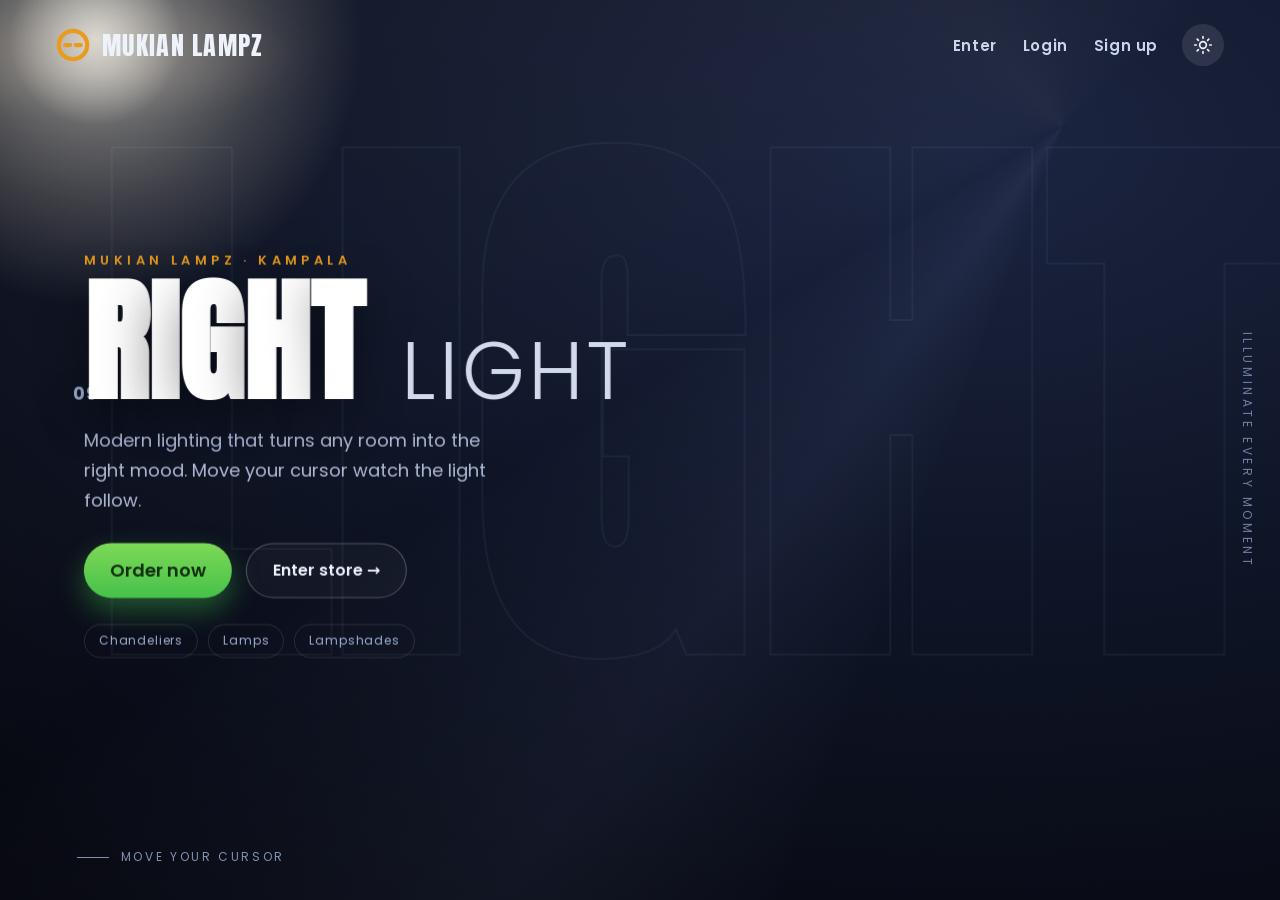
==== commit 1cc7262c: "Solid reconing and but elimin." ====
--- a/index.html
+++ b/index.html
@@ -55,8 +55,8 @@
     <div class="lamp-stage" id="lampStage">
       <div class="lamp">
         <div class="lamp__beam" id="beam"></div>
-        <img class="lamp__layer lamp__stem" src="assets/hero/lamp_stem.png" alt="">
-        <img class="lamp__layer lamp__head" id="lampHead" src="assets/hero/lamp_head.png" alt="Modern desk lamp">
+        <img class="lamp__layer lamp__stem" src="" alt="">
+        <img class="lamp__layer lamp__head" id="lampHead" src="" alt="Modern desk lamp">
         <div class="lamp__glow"></div>
       </div>
     </div>
--- a/styles.css
+++ b/styles.css
@@ -180,7 +180,7 @@
   grid-template-columns:1.05fr .95fr;align-items:center;
   padding:120px clamp(20px,5vw,70px) 60px}
 .hero-copy{position:relative}
-.hero-index{font-family:var(--font-body);font-weight:700;color:#cfd6e6;font-size:22px;
+.hero-index{font-family:var(--font-body);font-weight:700;color:#cfd6e6;font-size:25px;padding: 4rem;
   position:absolute;left:6px;top:46%}
 .hero-word{font-family:var(--font-impact);line-height:.82;color:#fff;
   font-size:clamp(72px,15vw,200px);letter-spacing:.01em;text-shadow:0 10px 40px rgba(0,0,0,.4)}
@@ -204,7 +204,7 @@
 .landing:hover .lamp__beam{opacity:1}
 
 /* text load-in + hover (shared with home) — replays via .is-in */
-.split .char{display:inline-block;opacity:0;transform:translateY(.55em) rotateX(38deg);will-change:transform,opacity}
+.split .char{display:inline-block;opacity:0;transform:translateY(.60em) rotateX(38deg);will-change:transform,opacity}
 .split.is-in .char{animation:charIn .6s var(--ease) forwards}
 .split .char[data-space]{width:.3em}
 @keyframes charIn{to{opacity:1;transform:none}}
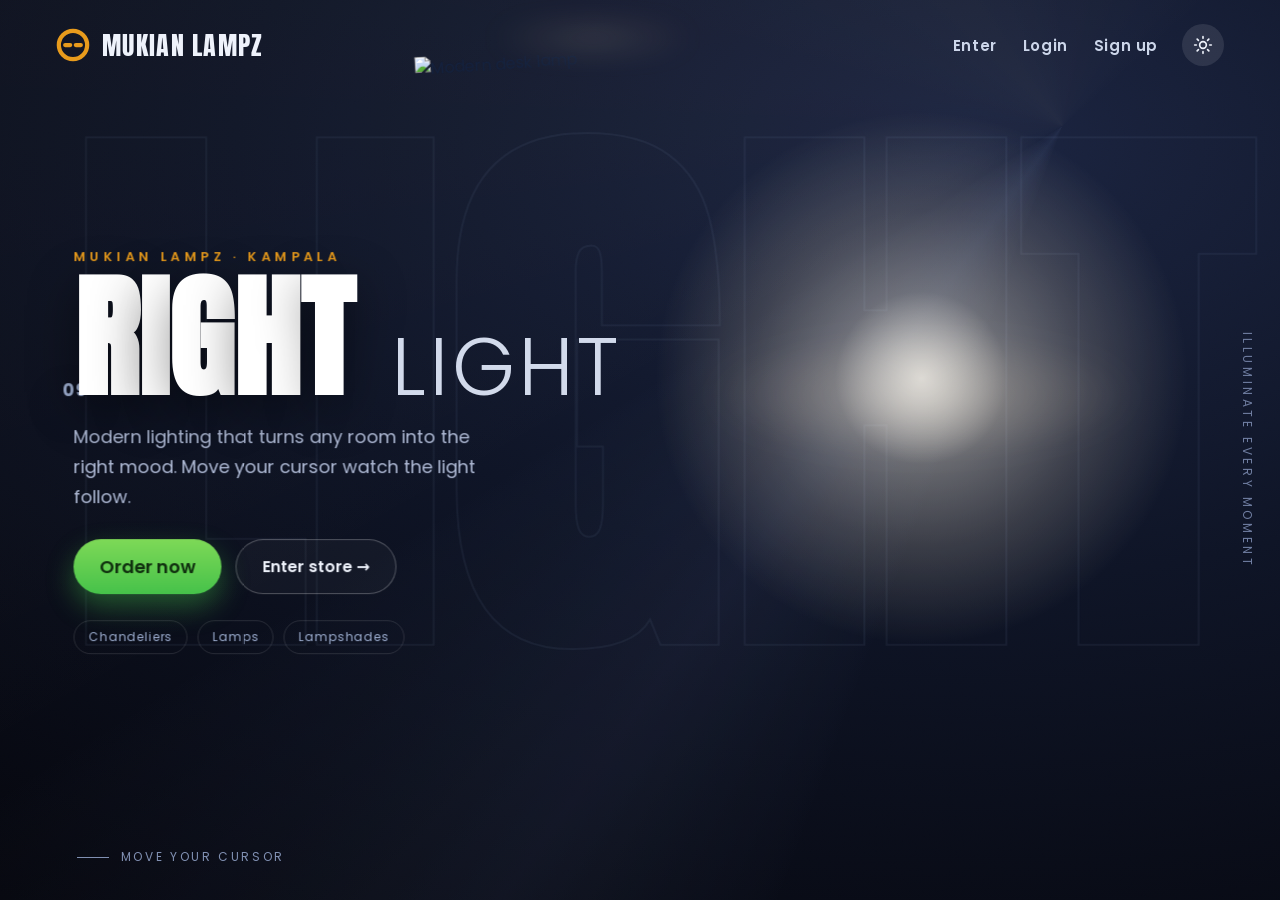
==== commit 6b8f78ec: "BMK-OO9-insbaillyn-comoDEcomprocoze" ====
--- a/index.html
+++ b/index.html
@@ -55,8 +55,8 @@
     <div class="lamp-stage" id="lampStage">
       <div class="lamp">
         <div class="lamp__beam" id="beam"></div>
-        <img class="lamp__layer lamp__stem" src="" alt="">
-        <img class="lamp__layer lamp__head" id="lampHead" src="" alt="Modern desk lamp">
+        <img class="" src="" alt="">
+        <img class="" id="lampHead" src="" alt="Modern desk lamp">
         <div class="lamp__glow"></div>
       </div>
     </div>
